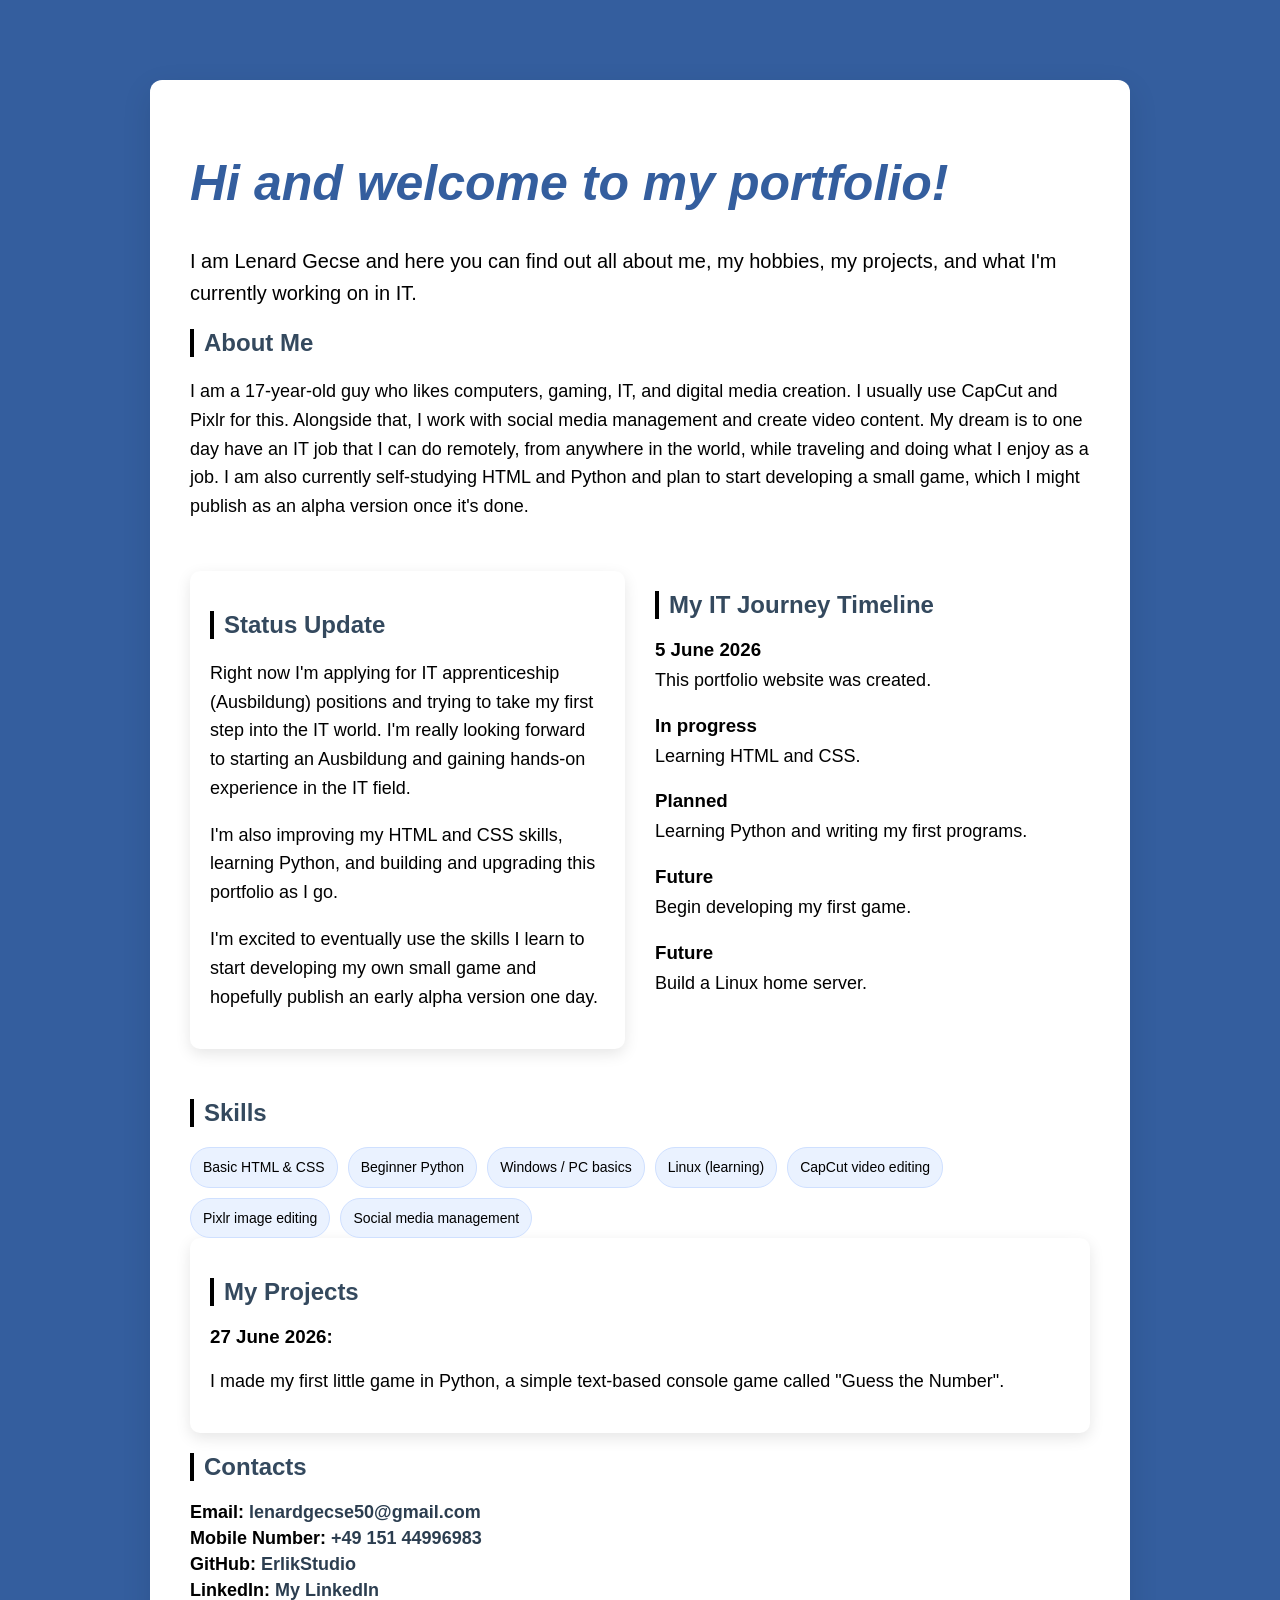
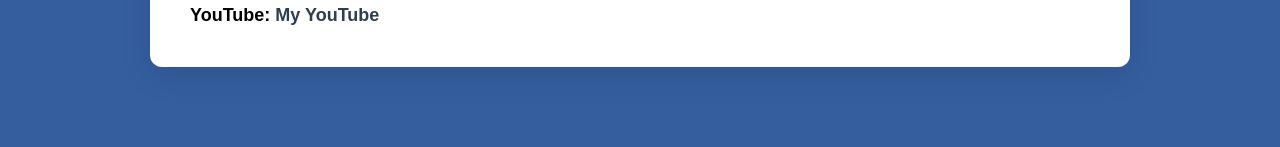
==== index.html @ 6444cdd9 "Move index.html to root for GitHub Pages" ====
<!DOCTYPE html>
<html>

<head>
    <link rel="stylesheet" href="style.css">
    <title>My Portfolio</title>
</head>

<body>

<div class="container">

<h1>Hi and welcome to my portfolio!</h1>

<p></p>

<p style="font-size: 20px;">
    I am Lenard Gecse and here you can find out all about me, my hobbies, my projects, and what I'm currently working on in IT.</p>

<h2>About Me</h2>

<p>
I am a 17-year-old guy who likes computers, gaming, IT, and digital media creation. I usually use CapCut and Pixlr for this. Alongside that, I work with social media management and create video content.

My dream is to one day have an IT job that I can do remotely, from anywhere in the world, while traveling and doing what I enjoy as a job.

I am also currently self-studying HTML and Python and plan to start developing a small game, which I might publish as an alpha version once it's done.
</p>

<div class="layout">

    <div class="left">
        <div class="status-box">
            <h2>Status Update</h2>

            <p>
                Right now I'm applying for IT apprenticeship (Ausbildung) positions and trying to take my first step into the IT world. I'm really looking forward to starting an Ausbildung and gaining hands-on experience in the IT field.
            </p>

            <p>
                I'm also improving my HTML and CSS skills, learning Python, and building and upgrading this portfolio as I go.
            </p>

            <p>
                I'm excited to eventually use the skills I learn to start developing my own small game and hopefully publish an early alpha version one day.
            </p>
        </div>
    </div>

    <div class="right">
        <h2>My IT Journey Timeline</h2>

        <h3>5 June 2026</h3>
        <p>This portfolio website was created.</p>

        <h3>In progress</h3>
        <p>Learning HTML and CSS.</p>

        <h3>Planned</h3>
        <p>Learning Python and writing my first programs.</p>

        <h3>Future</h3>
        <p>Begin developing my first game.</p>

        <h3>Future</h3>
        <p>Build a Linux home server.</p>
    </div>

</div>

<h2>Skills</h2>

<div class="skills">
    <p>Basic HTML & CSS</p>
    <p>Beginner Python</p>
    <p>Windows / PC basics</p>
    <p>Linux (learning)</p>
    <p>CapCut video editing</p>
    <p>Pixlr image editing</p>
    <p>Social media management</p>
</div>

<div class="status-box">
    <h2>My Projects</h2>

    
        <h3>27 June 2026:</h3> <p>I made my first little game in Python, a simple text-based console game called "Guess the Number".</p>
    
</div>

<h2>Contacts</h2>

<div class="contact-info">
    <p>Email: <a href="mailto:lenardgecse50@gmail.com">lenardgecse50@gmail.com</a></p>

    <p>Mobile Number: <a href="tel:+4915144996983">+49 151 44996983</a></p>

    <p>GitHub: <a href="https://github.com/ErlikStudio" target="_blank">ErlikStudio</a></p>

    <p>LinkedIn: <a href="https://www.linkedin.com/in/lenard-gecse-626aa43ab/" target="_blank">My LinkedIn</a></p>

    <p>YouTube: <a href="https://www.youtube.com/@ErlikStudios/videos" target="_blank">My YouTube</a></p>
</div>

</body>

</html>
---- style.css ----
body {
    background: #345e9e;
    font-family: Arial, sans-serif;
    margin: 0;
    padding: 0;
    color: #000000;
}

.container {
    max-width: 900px;
    margin: 80px auto;
    background: rgb(255, 255, 255);
    padding: 40px;
    border-radius: 12px;
    box-shadow: 0 10px 30px rgba(0,0,0,0.1);
}

h1 {
    color: #345e9e;
    font-size: 50px;
    font:italic bold 50px Arial, sans-serif;
}

h2 {
    color: #34495e;
    border-left: 4px solid #000000;
    padding-left: 10px;
}

p, li {
    font-size: 18px;
    line-height: 1.6;
}

ul {
    padding-left: 20px;
}

.contact-info p {
    margin: -3px 0;
    font-weight: bold;
}

.skills {
    display: flex;
    flex-wrap: wrap;
    gap: 10px;
    margin-top: 10px;
}

.skills p {
    background: #eaf2ff;
    padding: 8px 12px;
    border-radius: 20px;
    font-size: 14px;
    margin: 0;
    border: 1px solid #cfe0ff;
}

.layout {
    display: flex;
    gap: 30px;
    align-items: flex-start;
    max-width: 1000px;
    margin: 50px auto;
}

.left, .right {
    flex: 1;
}

.status-box {
    background: white;
    padding: 20px;
    border-radius: 10px;
    box-shadow: 0 5px 15px rgba(0,0,0,0.1);
}

.right h3 {
    margin-bottom: 5px;
    margin-top: 20px;
}

.right p {
    margin-top: 0;
    margin-bottom: 10px;
}

.contact-info a {
    color: #2c3e50;
    text-decoration: none;
}

.contact-info a:hover {
    text-decoration: underline;
    color: #3498db;
}
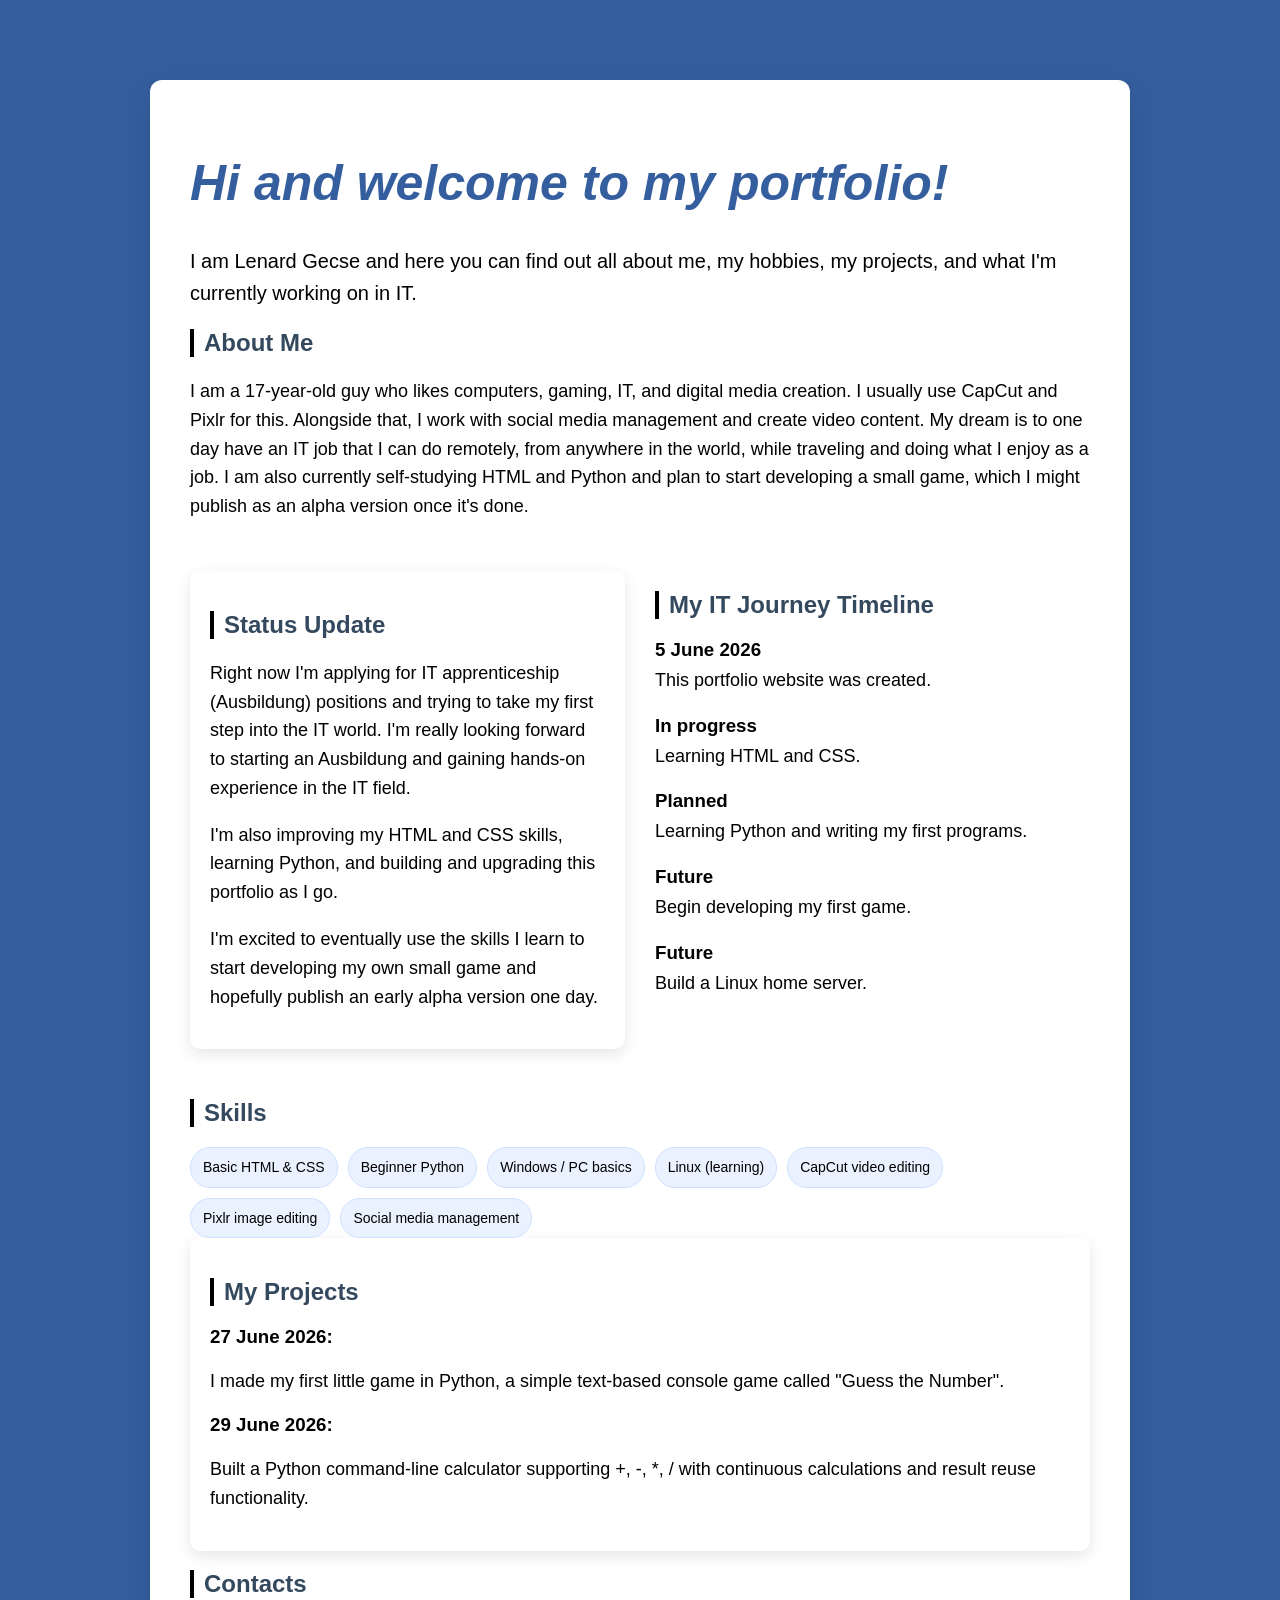
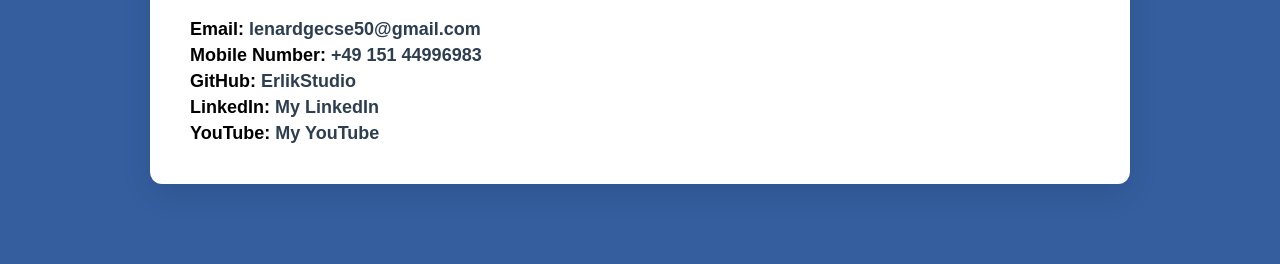
==== commit 288b66ca: "Add project update for Python calculator" ====
--- a/index.html
+++ b/index.html
@@ -85,6 +85,8 @@
 
     
         <h3>27 June 2026:</h3> <p>I made my first little game in Python, a simple text-based console game called "Guess the Number".</p>
+    <h3>29 June 2026:</h3> <p>Built a Python command-line calculator supporting +, -, *, / with continuous calculations and result reuse functionality.</p>
+    </p>
     
 </div>
 
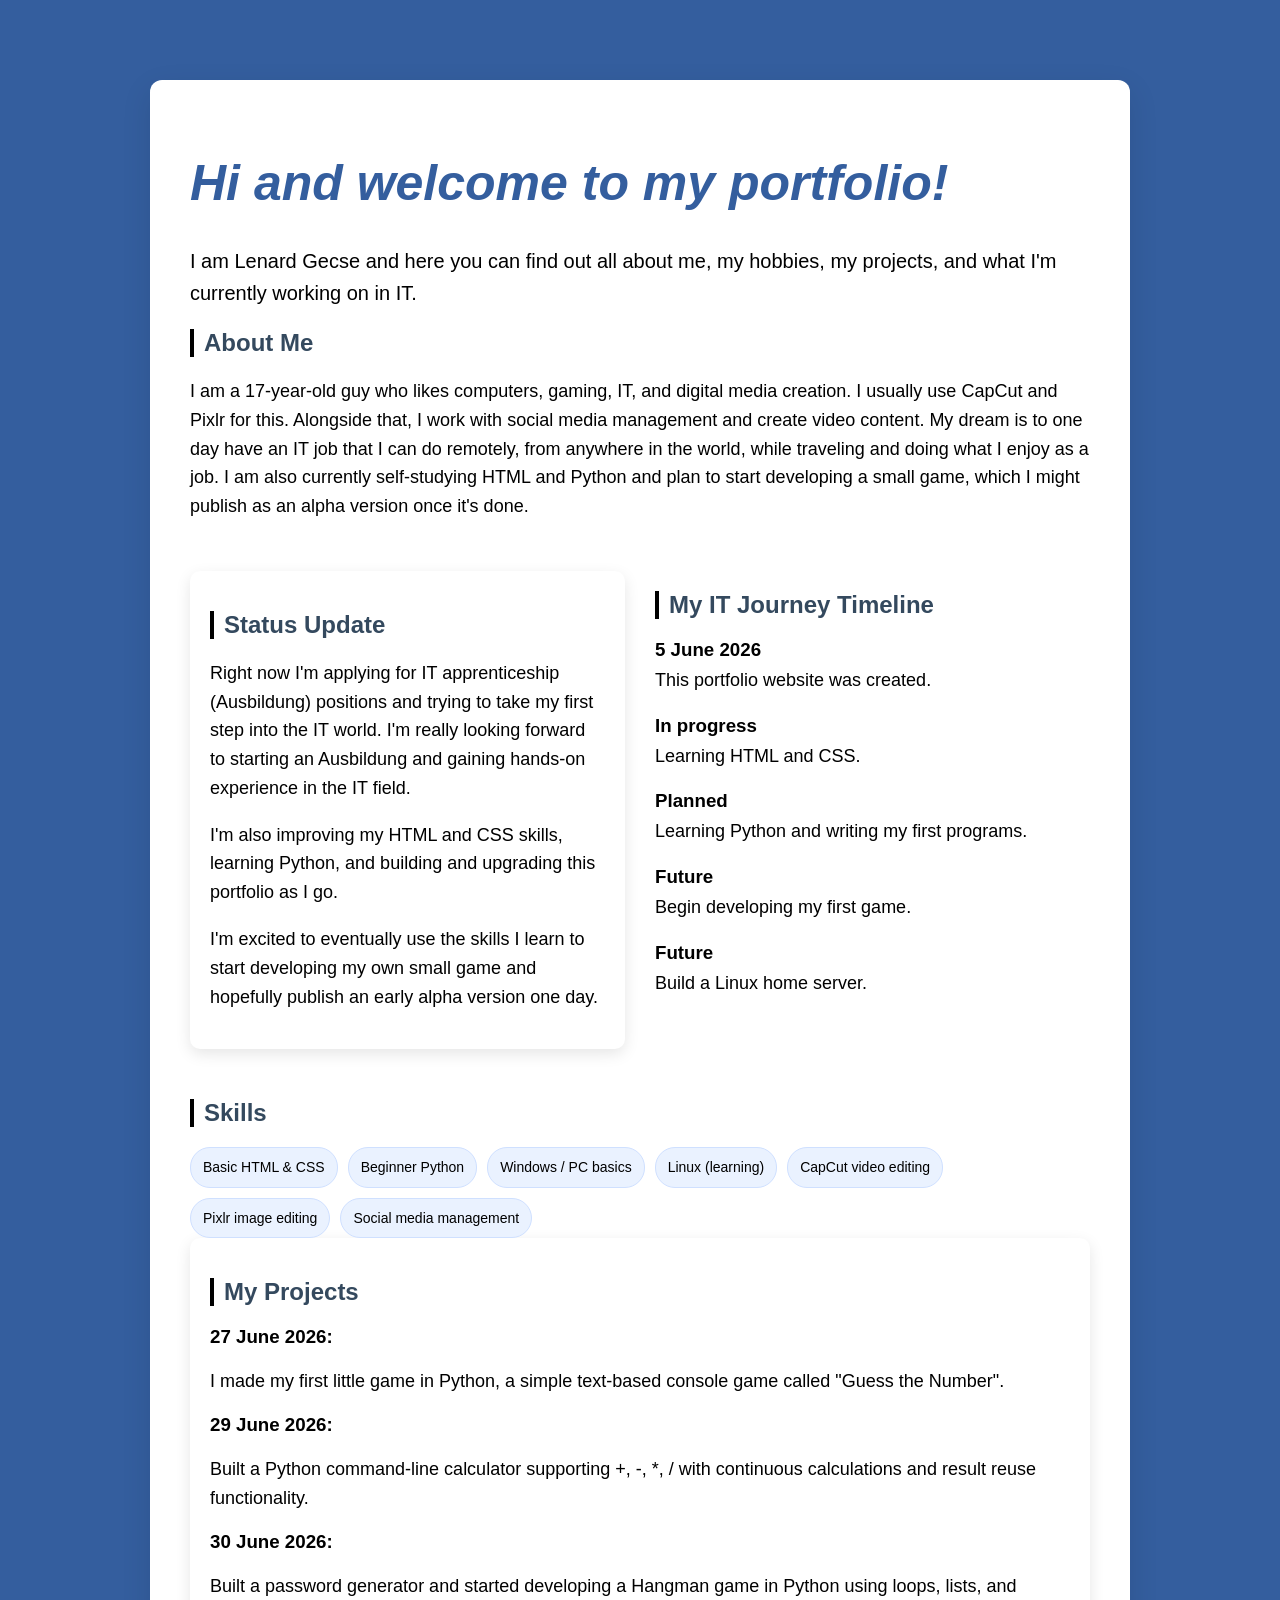
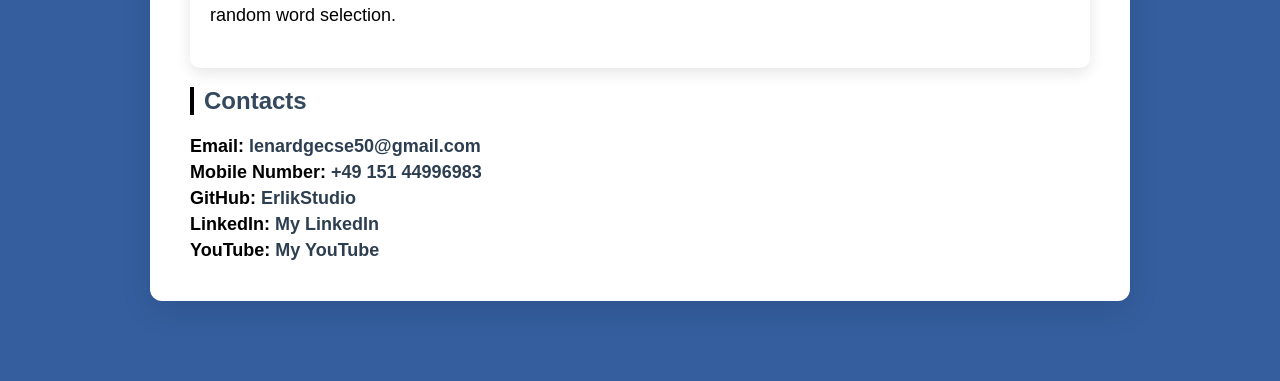
==== commit eb34b905: "Update index.html" ====
--- a/index.html
+++ b/index.html
@@ -85,7 +85,8 @@
 
     
         <h3>27 June 2026:</h3> <p>I made my first little game in Python, a simple text-based console game called "Guess the Number".</p>
-    <h3>29 June 2026:</h3> <p>Built a Python command-line calculator supporting +, -, *, / with continuous calculations and result reuse functionality.</p>
+        <h3>29 June 2026:</h3> <p>Built a Python command-line calculator supporting +, -, *, / with continuous calculations and result reuse functionality.</p>
+        <h3>30 June 2026:</h3> <p>Built a password generator and started developing a Hangman game in Python using loops, lists, and random word selection.</p>
     </p>
     
 </div>
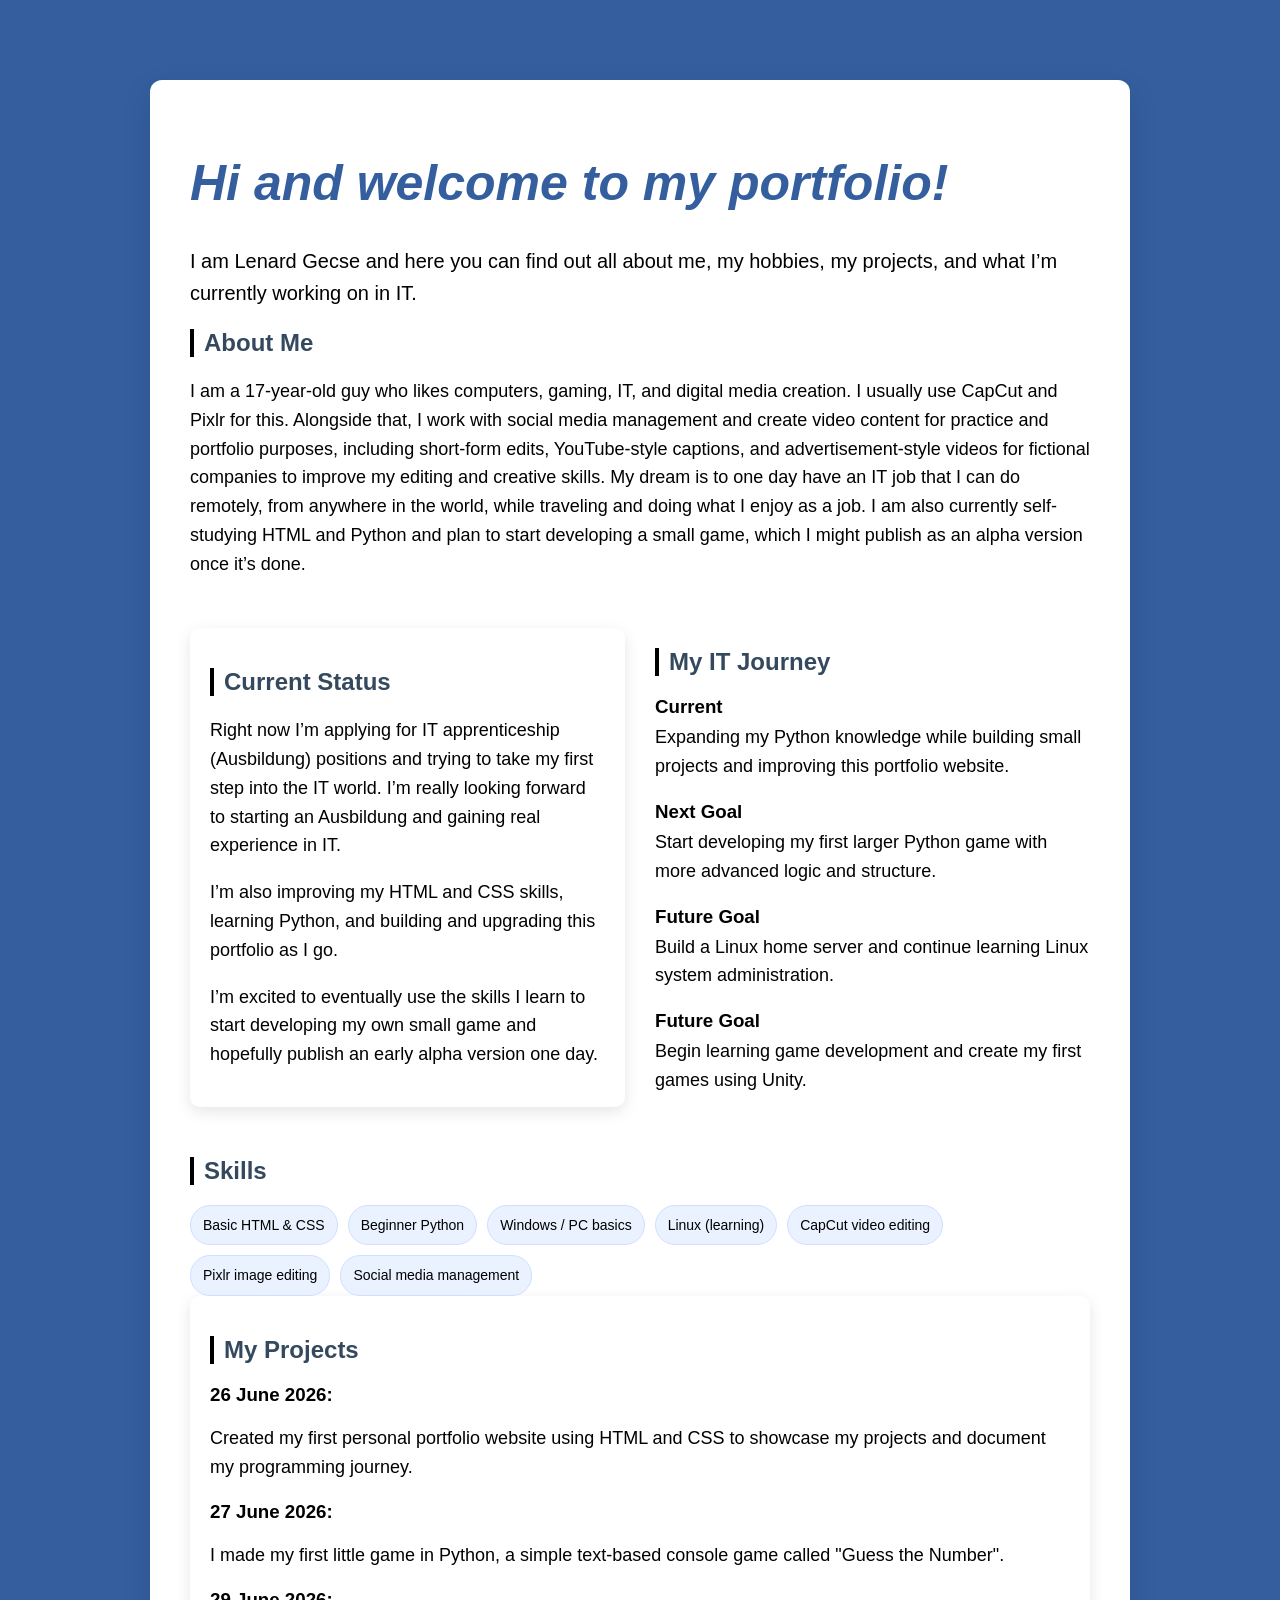
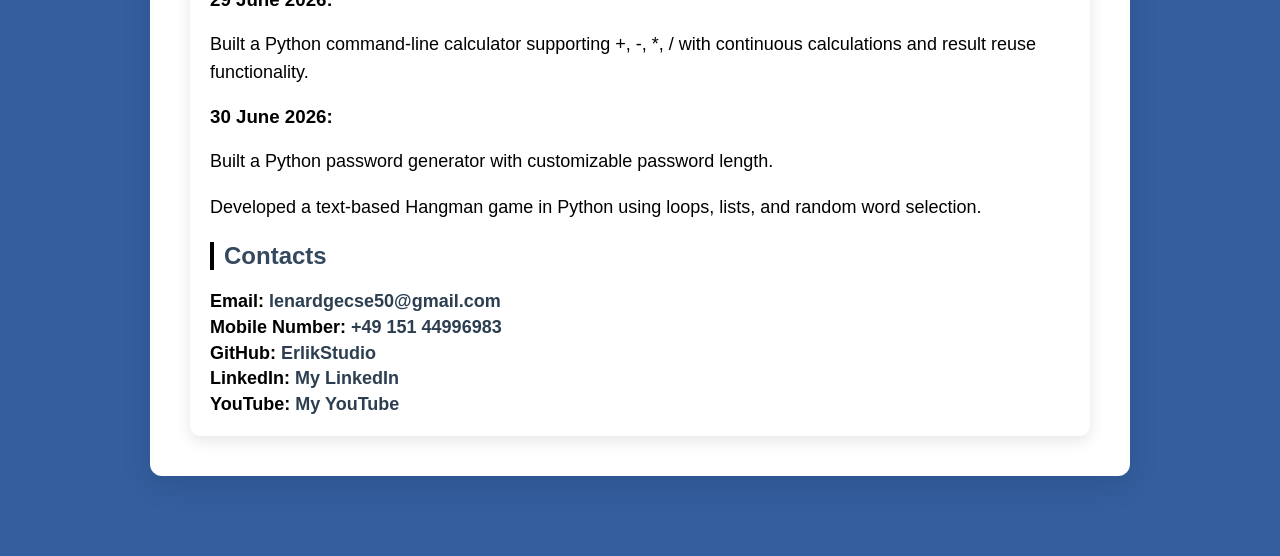
==== commit 5fec7eac: "Update index.html" ====
--- a/index.html
+++ b/index.html
@@ -15,55 +15,53 @@
 <p></p>
 
 <p style="font-size: 20px;">
-    I am Lenard Gecse and here you can find out all about me, my hobbies, my projects, and what I'm currently working on in IT.</p>
+    I am Lenard Gecse and here you can find out all about me, my hobbies, my projects, and what I’m currently working on in IT.</p>
 
 <h2>About Me</h2>
 
 <p>
-I am a 17-year-old guy who likes computers, gaming, IT, and digital media creation. I usually use CapCut and Pixlr for this. Alongside that, I work with social media management and create video content.
+I am a 17-year-old guy who likes computers, gaming, IT, and digital media creation. I usually use CapCut and Pixlr for this. Alongside that, I work with social media management and create video content for practice and portfolio purposes, including short-form edits, YouTube-style captions, and advertisement-style videos for fictional companies to improve my editing and creative skills.
 
 My dream is to one day have an IT job that I can do remotely, from anywhere in the world, while traveling and doing what I enjoy as a job.
 
-I am also currently self-studying HTML and Python and plan to start developing a small game, which I might publish as an alpha version once it's done.
+I am also currently self-studying HTML and Python and plan to start developing a small game, which I might publish as an alpha version once it’s done.
 </p>
 
 <div class="layout">
 
     <div class="left">
         <div class="status-box">
-            <h2>Status Update</h2>
+            <h2>Current Status</h2>
 
             <p>
-                Right now I'm applying for IT apprenticeship (Ausbildung) positions and trying to take my first step into the IT world. I'm really looking forward to starting an Ausbildung and gaining hands-on experience in the IT field.
+                Right now I’m applying for IT apprenticeship (Ausbildung) positions and trying to take my first step into the IT world. I’m really looking forward to starting an Ausbildung and gaining real experience in IT.
             </p>
 
             <p>
-                I'm also improving my HTML and CSS skills, learning Python, and building and upgrading this portfolio as I go.
+                I’m also improving my HTML and CSS skills, learning Python, and building and upgrading this portfolio as I go.
             </p>
 
             <p>
-                I'm excited to eventually use the skills I learn to start developing my own small game and hopefully publish an early alpha version one day.
+                I’m excited to eventually use the skills I learn to start developing my own small game and hopefully publish an early alpha version one day.
             </p>
         </div>
     </div>
 
     <div class="right">
-        <h2>My IT Journey Timeline</h2>
+        <h2>My IT Journey</h2>
 
-        <h3>5 June 2026</h3>
-        <p>This portfolio website was created.</p>
+<h3>Current</h3>
 
-        <h3>In progress</h3>
-        <p>Learning HTML and CSS.</p>
+<p>Expanding my Python knowledge while building small projects and improving this portfolio website.</p>
 
-        <h3>Planned</h3>
-        <p>Learning Python and writing my first programs.</p>
+<h3>Next Goal</h3>
+<p>Start developing my first larger Python game with more advanced logic and structure.</p>
 
-        <h3>Future</h3>
-        <p>Begin developing my first game.</p>
+<h3>Future Goal</h3>
+<p>Build a Linux home server and continue learning Linux system administration.</p>
 
-        <h3>Future</h3>
-        <p>Build a Linux home server.</p>
+<h3>Future Goal</h3>
+<p>Begin learning game development and create my first games using Unity.</p>
     </div>
 
 </div>
@@ -84,9 +82,20 @@
     <h2>My Projects</h2>
 
     
-        <h3>27 June 2026:</h3> <p>I made my first little game in Python, a simple text-based console game called "Guess the Number".</p>
-        <h3>29 June 2026:</h3> <p>Built a Python command-line calculator supporting +, -, *, / with continuous calculations and result reuse functionality.</p>
-        <h3>30 June 2026:</h3> <p>Built a password generator and started developing a Hangman game in Python using loops, lists, and random word selection.</p>
+        <h3>26 June 2026:</h3>
+<p>Created my first personal portfolio website using HTML and CSS to showcase my projects and document my programming journey.</p>
+
+<h3>27 June 2026:</h3>
+<p>I made my first little game in Python, a simple text-based console game called "Guess the Number".</p>
+
+<h3>29 June 2026:</h3>
+<p>Built a Python command-line calculator supporting +, -, *, / with continuous calculations and result reuse functionality.</p>
+
+<h3>30 June 2026:</h3>
+
+<div class="JUNE">
+ <p>Built a Python password generator with customizable password length.</p>
+ <p>Developed a text-based Hangman game in Python using loops, lists, and random word selection.</p>
     </p>
     
 </div>
@@ -104,7 +113,3 @@
 
     <p>YouTube: <a href="https://www.youtube.com/@ErlikStudios/videos" target="_blank">My YouTube</a></p>
 </div>
-
-</body>
-
-</html>
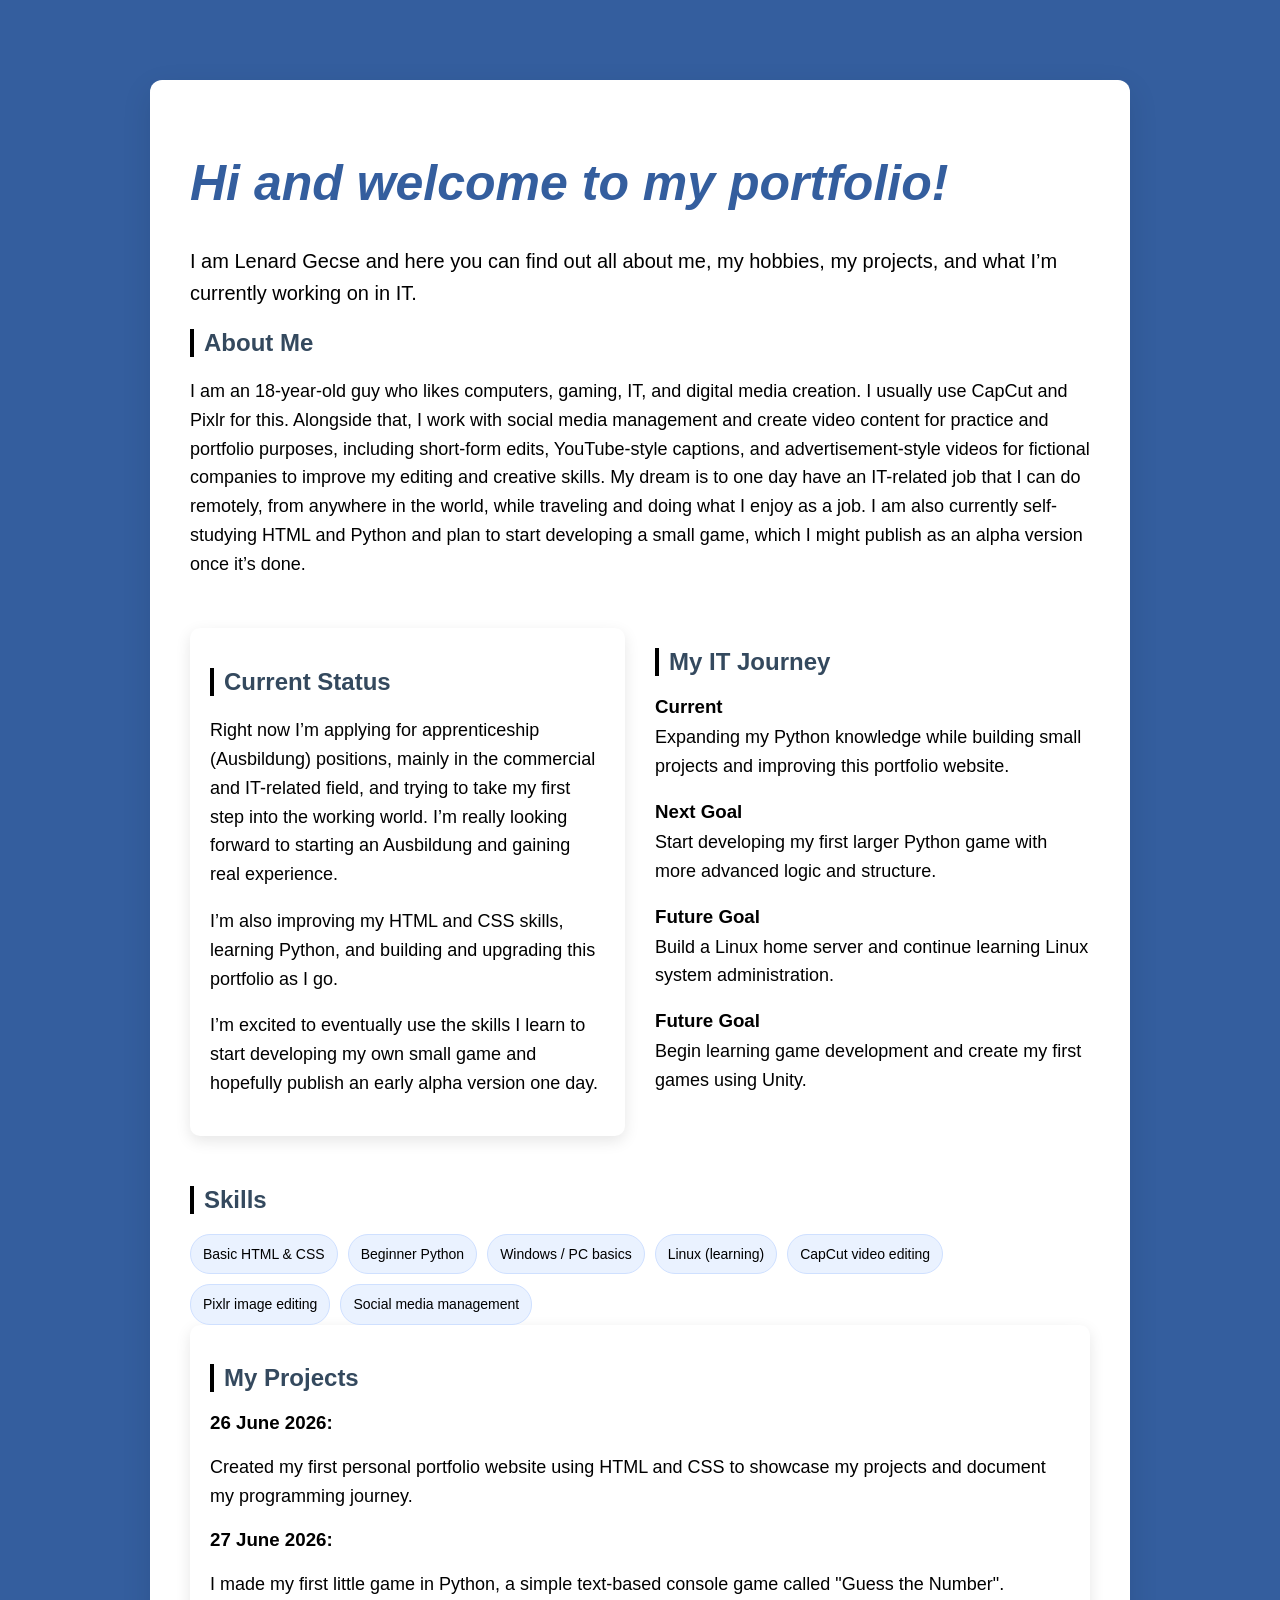
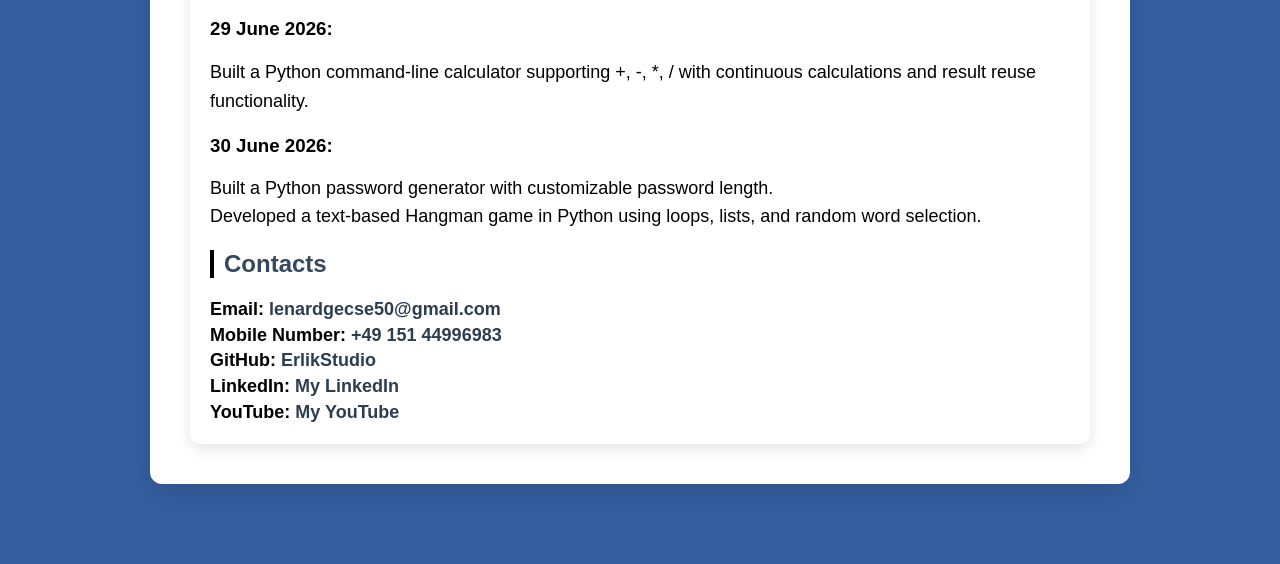
==== commit c337b781: "Revise personal information in index.html Updated age and job description for clarity and accuracy." ====
--- a/index.html
+++ b/index.html
@@ -20,9 +20,9 @@
 <h2>About Me</h2>
 
 <p>
-I am a 17-year-old guy who likes computers, gaming, IT, and digital media creation. I usually use CapCut and Pixlr for this. Alongside that, I work with social media management and create video content for practice and portfolio purposes, including short-form edits, YouTube-style captions, and advertisement-style videos for fictional companies to improve my editing and creative skills.
+I am an 18-year-old guy who likes computers, gaming, IT, and digital media creation. I usually use CapCut and Pixlr for this. Alongside that, I work with social media management and create video content for practice and portfolio purposes, including short-form edits, YouTube-style captions, and advertisement-style videos for fictional companies to improve my editing and creative skills.
 
-My dream is to one day have an IT job that I can do remotely, from anywhere in the world, while traveling and doing what I enjoy as a job.
+My dream is to one day have an IT-related job that I can do remotely, from anywhere in the world, while traveling and doing what I enjoy as a job.
 
 I am also currently self-studying HTML and Python and plan to start developing a small game, which I might publish as an alpha version once it’s done.
 </p>
@@ -33,8 +33,8 @@
         <div class="status-box">
             <h2>Current Status</h2>
 
-            <p>
-                Right now I’m applying for IT apprenticeship (Ausbildung) positions and trying to take my first step into the IT world. I’m really looking forward to starting an Ausbildung and gaining real experience in IT.
+                        <p>
+                Right now I’m applying for apprenticeship (Ausbildung) positions, mainly in the commercial and IT-related field, and trying to take my first step into the working world. I’m really looking forward to starting an Ausbildung and gaining real experience.
             </p>
 
             <p>
@@ -113,3 +113,4 @@
 
     <p>YouTube: <a href="https://www.youtube.com/@ErlikStudios/videos" target="_blank">My YouTube</a></p>
 </div>
+
--- a/style.css
+++ b/style.css
@@ -35,6 +35,10 @@
 ul {
     padding-left: 20px;
 }
+
+
+
+
 
 .contact-info p {
     margin: -3px 0;
@@ -95,3 +99,7 @@
     text-decoration: underline;
     color: #3498db;
 }
+
+.JUNE p {
+    margin: -1px 0;
+}
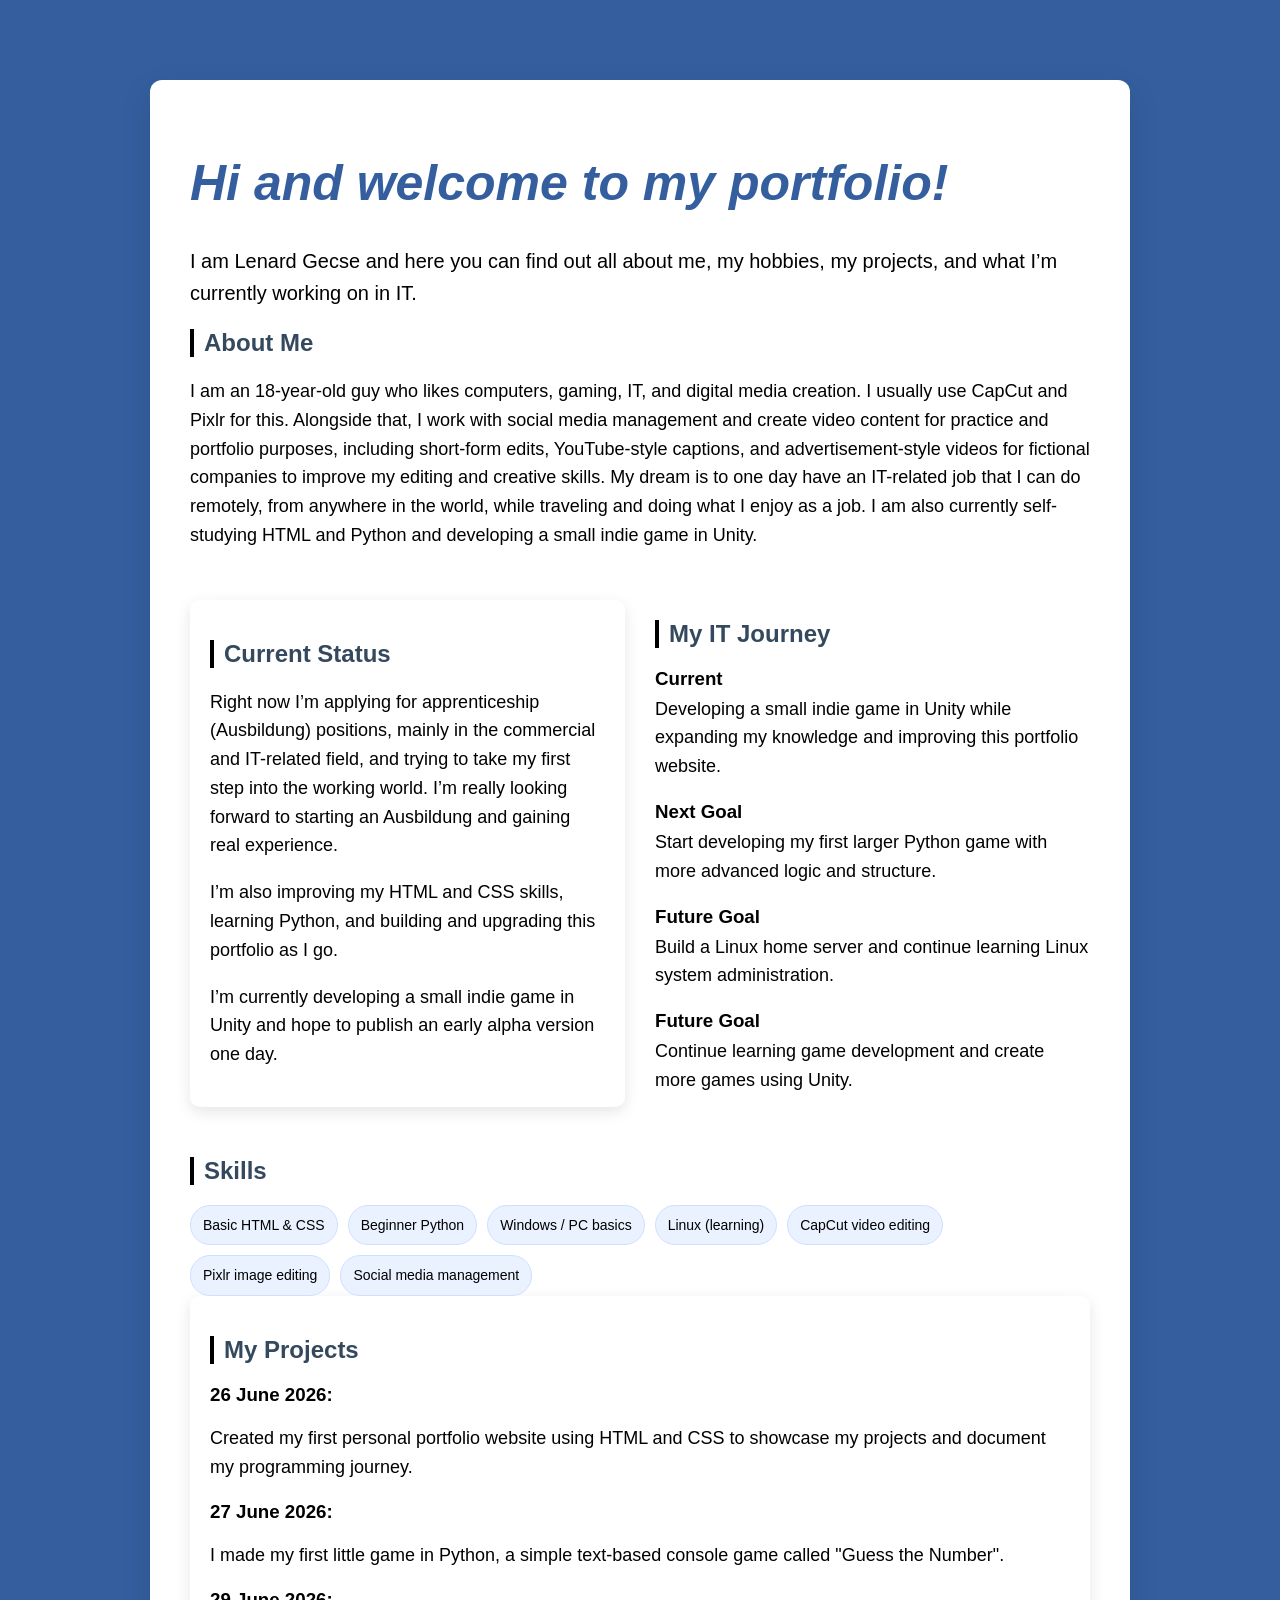
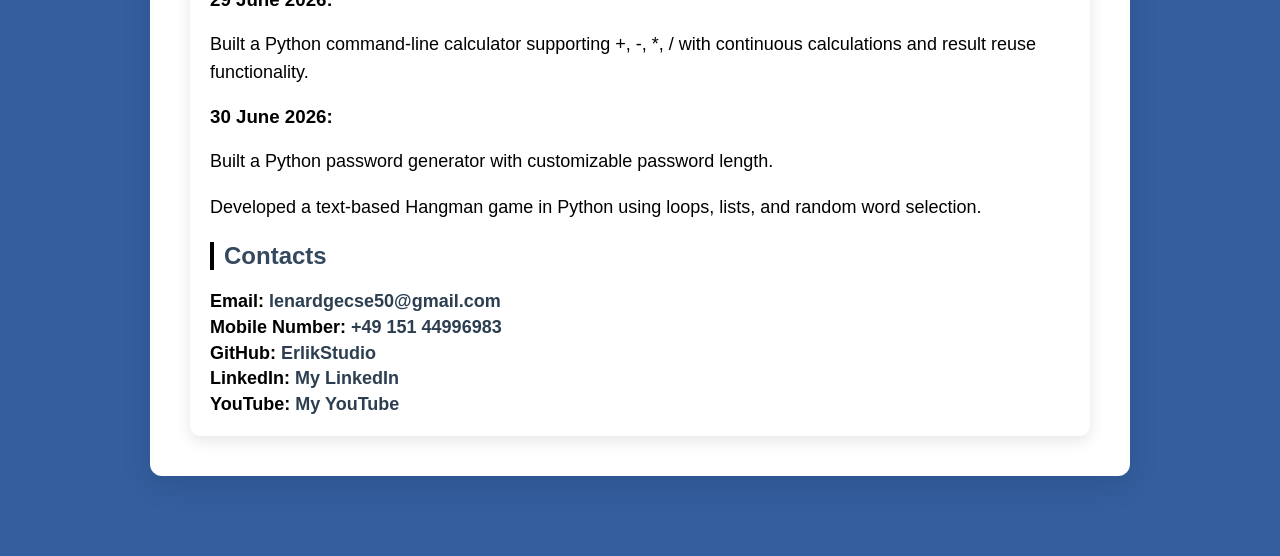
==== commit 62631ed8: "Revise portfolio content and project details Updated the portfolio description and added details abo" ====
--- a/index.html
+++ b/index.html
@@ -1,73 +1,49 @@
 <!DOCTYPE html>
 <html>
-
 <head>
     <link rel="stylesheet" href="style.css">
     <title>My Portfolio</title>
 </head>
-
 <body>
-
 <div class="container">
-
 <h1>Hi and welcome to my portfolio!</h1>
-
 <p></p>
-
 <p style="font-size: 20px;">
     I am Lenard Gecse and here you can find out all about me, my hobbies, my projects, and what I’m currently working on in IT.</p>
-
 <h2>About Me</h2>
-
 <p>
 I am an 18-year-old guy who likes computers, gaming, IT, and digital media creation. I usually use CapCut and Pixlr for this. Alongside that, I work with social media management and create video content for practice and portfolio purposes, including short-form edits, YouTube-style captions, and advertisement-style videos for fictional companies to improve my editing and creative skills.
-
 My dream is to one day have an IT-related job that I can do remotely, from anywhere in the world, while traveling and doing what I enjoy as a job.
-
-I am also currently self-studying HTML and Python and plan to start developing a small game, which I might publish as an alpha version once it’s done.
+I am also currently self-studying HTML and Python and developing a small indie game in Unity.
 </p>
-
 <div class="layout">
-
     <div class="left">
         <div class="status-box">
             <h2>Current Status</h2>
-
-                        <p>
+            <p>
                 Right now I’m applying for apprenticeship (Ausbildung) positions, mainly in the commercial and IT-related field, and trying to take my first step into the working world. I’m really looking forward to starting an Ausbildung and gaining real experience.
             </p>
-
             <p>
                 I’m also improving my HTML and CSS skills, learning Python, and building and upgrading this portfolio as I go.
             </p>
-
             <p>
-                I’m excited to eventually use the skills I learn to start developing my own small game and hopefully publish an early alpha version one day.
+                I’m currently developing a small indie game in Unity and hope to publish an early alpha version one day.
             </p>
         </div>
     </div>
-
     <div class="right">
         <h2>My IT Journey</h2>
-
-<h3>Current</h3>
-
-<p>Expanding my Python knowledge while building small projects and improving this portfolio website.</p>
-
-<h3>Next Goal</h3>
-<p>Start developing my first larger Python game with more advanced logic and structure.</p>
-
-<h3>Future Goal</h3>
-<p>Build a Linux home server and continue learning Linux system administration.</p>
-
-<h3>Future Goal</h3>
-<p>Begin learning game development and create my first games using Unity.</p>
+        <h3>Current</h3>
+        <p>Developing a small indie game in Unity while expanding my knowledge and improving this portfolio website.</p>
+        <h3>Next Goal</h3>
+        <p>Start developing my first larger Python game with more advanced logic and structure.</p>
+        <h3>Future Goal</h3>
+        <p>Build a Linux home server and continue learning Linux system administration.</p>
+        <h3>Future Goal</h3>
+        <p>Continue learning game development and create more games using Unity.</p>
     </div>
-
 </div>
-
 <h2>Skills</h2>
-
 <div class="skills">
     <p>Basic HTML & CSS</p>
     <p>Beginner Python</p>
@@ -77,40 +53,27 @@
     <p>Pixlr image editing</p>
     <p>Social media management</p>
 </div>
-
 <div class="status-box">
     <h2>My Projects</h2>
-
     
         <h3>26 June 2026:</h3>
 <p>Created my first personal portfolio website using HTML and CSS to showcase my projects and document my programming journey.</p>
-
 <h3>27 June 2026:</h3>
 <p>I made my first little game in Python, a simple text-based console game called "Guess the Number".</p>
-
 <h3>29 June 2026:</h3>
 <p>Built a Python command-line calculator supporting +, -, *, / with continuous calculations and result reuse functionality.</p>
-
 <h3>30 June 2026:</h3>
-
 <div class="JUNE">
  <p>Built a Python password generator with customizable password length.</p>
  <p>Developed a text-based Hangman game in Python using loops, lists, and random word selection.</p>
     </p>
     
 </div>
-
 <h2>Contacts</h2>
-
 <div class="contact-info">
     <p>Email: <a href="mailto:lenardgecse50@gmail.com">lenardgecse50@gmail.com</a></p>
-
     <p>Mobile Number: <a href="tel:+4915144996983">+49 151 44996983</a></p>
-
     <p>GitHub: <a href="https://github.com/ErlikStudio" target="_blank">ErlikStudio</a></p>
-
     <p>LinkedIn: <a href="https://www.linkedin.com/in/lenard-gecse-626aa43ab/" target="_blank">My LinkedIn</a></p>
-
     <p>YouTube: <a href="https://www.youtube.com/@ErlikStudios/videos" target="_blank">My YouTube</a></p>
 </div>
-
--- a/style.css
+++ b/style.css
@@ -99,7 +99,3 @@
     text-decoration: underline;
     color: #3498db;
 }
-
-.JUNE p {
-    margin: -1px 0;
-}
